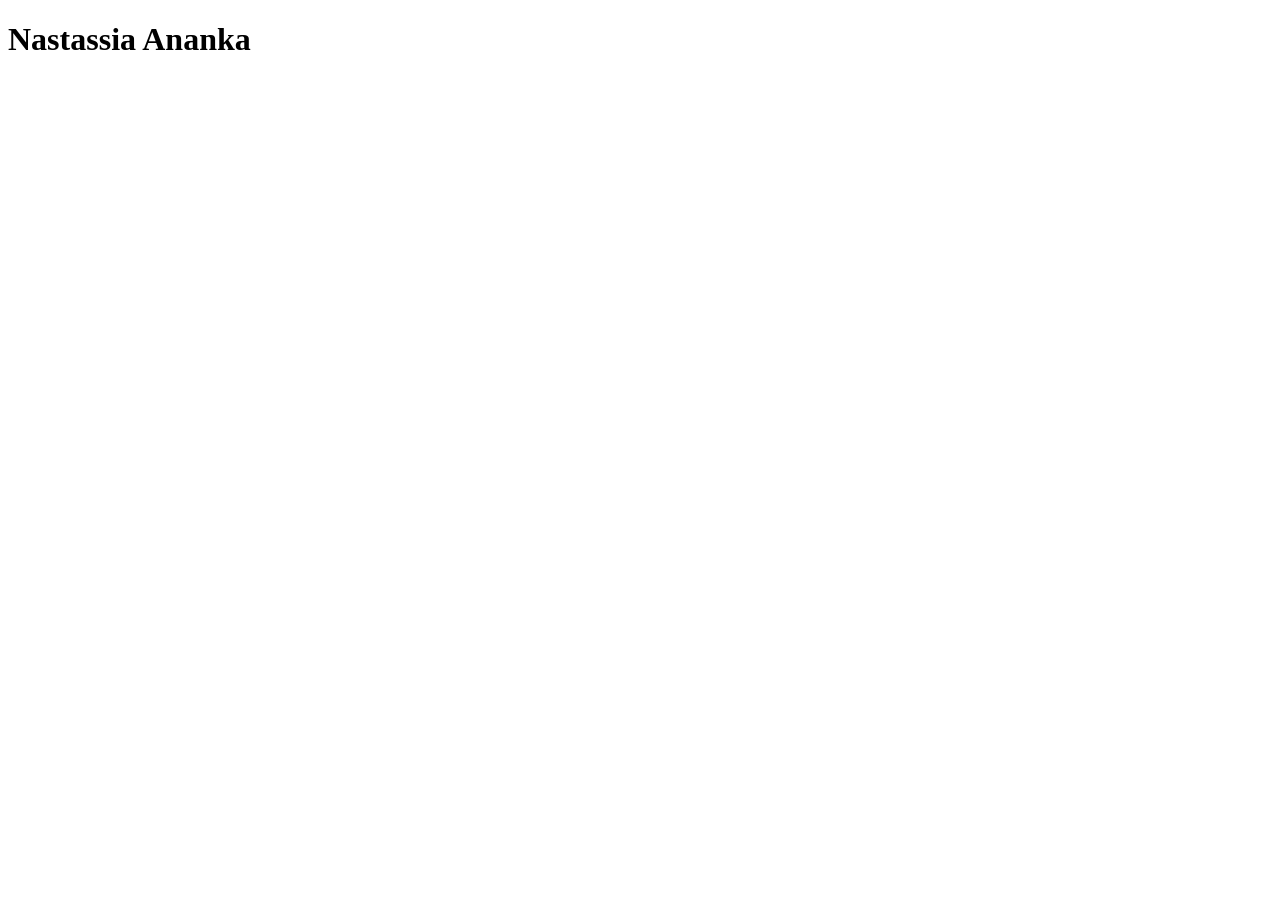
==== intex.html @ 317f4cff "init: start cv-task" ====
<!doctype html>
<html lang="en">
  <head>
    <meta charset="UTF-8" />
    <meta name="viewport" content="width=device-width, initial-scale=1.0" />
    <link rel="stylesheet" href="style.css" />
    <title>CV</title>
  </head>
  <body>
    <header></header>
    <main>
      <h1 class="red">Nastassia Ananka</h1>
    </main>
    <footer></footer>
  </body>
</html>
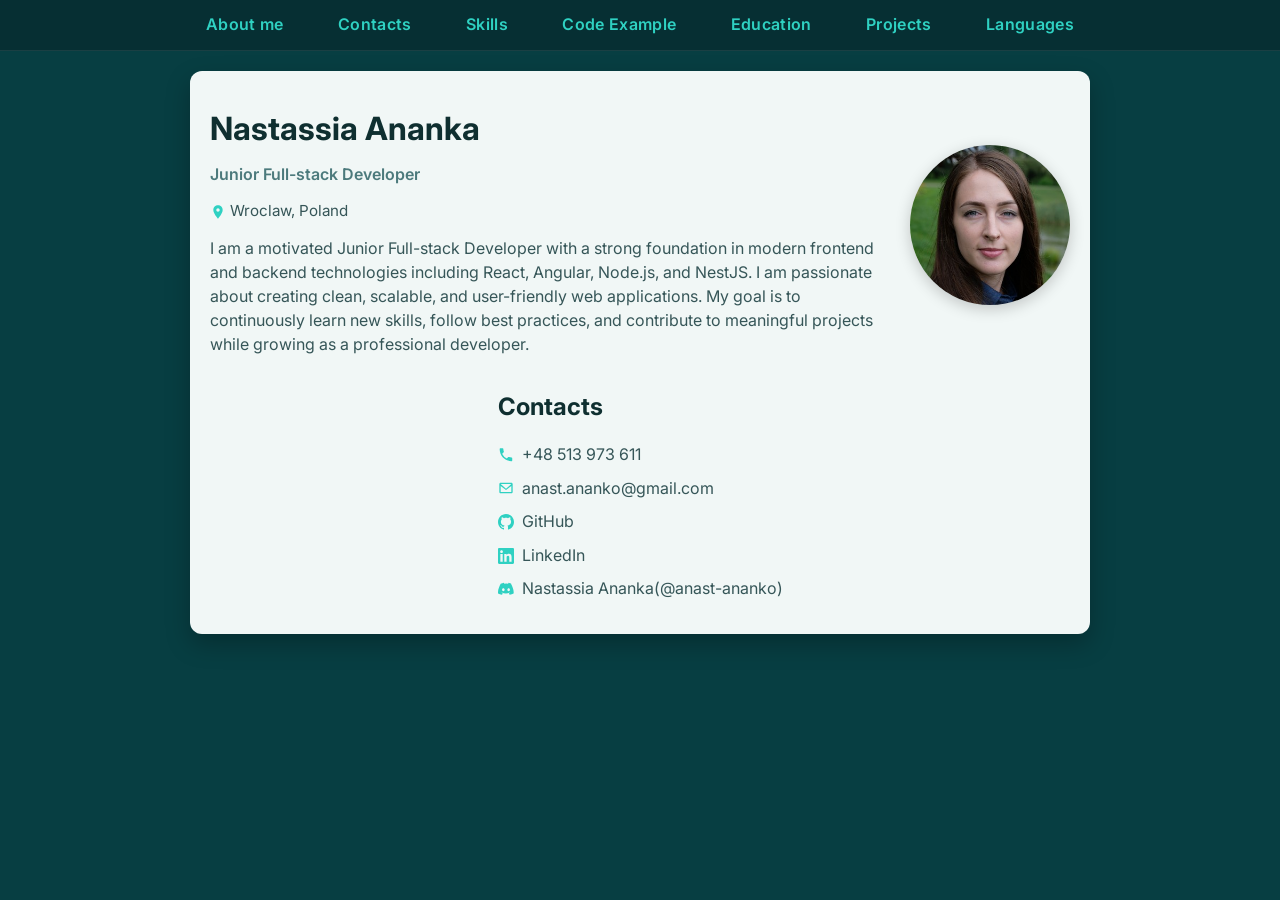
==== commit c5139117: "feat: add header, about and contacts sections" ====
--- a/intex.html
+++ b/intex.html
@@ -3,13 +3,150 @@
   <head>
     <meta charset="UTF-8" />
     <meta name="viewport" content="width=device-width, initial-scale=1.0" />
+    <link rel="preconnect" href="https://fonts.googleapis.com" />
+    <link rel="preconnect" href="https://fonts.gstatic.com" crossorigin />
+    <link
+      href="https://fonts.googleapis.com/css2?family=Inter:wght@400;500;600;700&display=swap"
+      rel="stylesheet"
+    />
     <link rel="stylesheet" href="style.css" />
-    <title>CV</title>
+    <title>Nastassia Ananka</title>
   </head>
+  
   <body>
-    <header></header>
-    <main>
-      <h1 class="red">Nastassia Ananka</h1>
+    <header class="header">
+      <nav class="nav">
+        <ul>
+          <li><a href="#about">About me</a></li>
+          <li><a href="#contacts">Contacts</a></li>
+          <li><a href="#skills">Skills</a></li>
+          <li><a href="#code">Code Example</a></li>
+          <li><a href="#education">Education</a></li>
+          <li><a href="#projects">Projects</a></li>
+          <li><a href="#languages">Languages</a></li>
+        </ul>
+      </nav>
+    </header>
+
+    <main class="main">
+      <div class="container">
+        <section id="about" class="about">
+          <div class="about-text">
+            <h1>Nastassia Ananka</h1>
+            <p class="role">Junior Full-stack Developer</p>
+            <p class="location">
+              <svg
+                xmlns="http://www.w3.org/2000/svg"
+                width="16"
+                height="16"
+                viewBox="0 0 24 24"
+              >
+                <path
+                  d="M12 2C8.1 2 5 5.1 5 9c0 5.3 7 13 7 13s7-7.7 7-13c0-3.9-3.1-7-7-7zm0 9.5c-1.4 0-2.5-1.1-2.5-2.5S10.6 6.5 12 6.5s2.5 1.1 2.5 2.5S13.4 11.5 12 11.5z"
+                />
+              </svg>
+              Wroclaw, Poland
+            </p>
+            <p class="summary">
+              I am a motivated Junior Full-stack Developer with a strong
+              foundation in modern frontend and backend technologies including
+              React, Angular, Node.js, and NestJS. I am passionate about
+              creating clean, scalable, and user-friendly web applications. My
+              goal is to continuously learn new skills, follow best practices,
+              and contribute to meaningful projects while growing as a
+              professional developer.
+            </p>
+          </div>
+          <div class="about-photo">
+            <img src="assets/avatar.jpg" alt="Photo" />
+          </div>
+        </section>
+
+        <section id="contacts" class="contacts">
+          <h2>Contacts</h2>
+          <ul class="contacts-list">
+            <li>
+              <svg
+                xmlns="http://www.w3.org/2000/svg"
+                width="16"
+                height="16"
+                viewBox="0 0 24 24"
+              >
+                <path
+                  d="M6.62 10.79a15.053 15.053 0 006.59 6.59l2.2-2.2a1 1 0 011.11-.21c1.2.48 2.5.74 3.84.74a1 1 0 011 1v3.5a1 1 0 01-1 1C10.75 21.5 2.5 13.25 2.5 3a1 1 0 011-1H7a1 1 0 011 1c0 1.34.26 2.64.74 3.84a1 1 0 01-.21 1.11l-2.2 2.2z"
+                />
+              </svg>
+              +48 513 973 611
+            </li>
+            <li>
+              <a href="mailto:anast.ananko@gmail.com" class="contact-link">
+                <svg
+                  xmlns="http://www.w3.org/2000/svg"
+                  width="18"
+                  height="18"
+                  viewBox="0 0 24 24"
+                >
+                  <path
+                    d="M20 4H4c-1.1 0-2 .9-2 2v12c0 1.1.9 2 2 2h16c1.1 0 2-.9 2-2V6c0-1.1-.9-2-2-2zm0 2v.01L12 13 4 6.01V6h16zM4 18V8.99l8 6 8-6V18H4z"
+                  />
+                </svg>
+                anast.ananko@gmail.com
+              </a>
+            </li>
+            <li>
+              <a
+                href="https://github.com/anast-ananko"
+                target="_blank"
+                class="contact-link"
+              >
+                <svg
+                  xmlns="http://www.w3.org/2000/svg"
+                  width="16"
+                  height="16"
+                  viewBox="0 0 24 24"
+                >
+                  <path
+                    d="M12 0C5.372 0 0 5.373 0 12c0 5.303 3.438 9.8 8.205 11.387.6.113.82-.258.82-.577 0-.285-.01-1.04-.015-2.04-3.338.724-4.042-1.61-4.042-1.61-.546-1.387-1.334-1.756-1.334-1.756-1.09-.745.083-.729.083-.729 1.205.085 1.84 1.238 1.84 1.238 1.07 1.834 2.807 1.304 3.492.997.108-.774.418-1.305.76-1.605-2.665-.304-5.467-1.334-5.467-5.932 0-1.31.468-2.382 1.235-3.222-.123-.303-.535-1.523.117-3.176 0 0 1.008-.322 3.3 1.23.957-.266 1.983-.399 3.003-.404 1.02.005 2.047.138 3.006.404 2.288-1.552 3.294-1.23 3.294-1.23.654 1.653.242 2.873.12 3.176.77.84 1.233 1.912 1.233 3.222 0 4.61-2.807 5.625-5.48 5.921.43.37.813 1.103.813 2.222 0 1.604-.015 2.896-.015 3.286 0 .32.216.694.825.576C20.565 21.796 24 17.302 24 12c0-6.627-5.373-12-12-12z"
+                  />
+                </svg>
+                GitHub
+              </a>
+            </li>
+            <li>
+              <a
+                href="https://www.linkedin.com/in/nastassia-ananka-00b665257/"
+                target="_blank"
+                class="contact-link"
+              >
+                <svg
+                  xmlns="http://www.w3.org/2000/svg"
+                  width="16"
+                  height="16"
+                  viewBox="0 0 24 24"
+                >
+                  <path
+                    d="M22.23 0H1.77C.79 0 0 .774 0 1.73v20.54C0 23.23.79 24 1.77 24h20.46c.98 0 1.77-.77 1.77-1.73V1.73C24 .774 23.21 0 22.23 0zM7.06 20.45H3.54V9h3.52v11.45zM5.3 7.5c-1.13 0-2.05-.92-2.05-2.06 0-1.13.92-2.05 2.05-2.05s2.05.92 2.05 2.05c0 1.14-.92 2.06-2.05 2.06zM20.45 20.45h-3.53v-5.6c0-1.34-.03-3.06-1.86-3.06-1.86 0-2.14 1.45-2.14 2.95v5.71H9.42V9h3.39v1.56h.05c.47-.88 1.62-1.81 3.33-1.81 3.55 0 4.2 2.34 4.2 5.39v6.86z"
+                  />
+                </svg>
+                LinkedIn
+              </a>
+            </li>
+            <li>
+              <svg
+                xmlns="http://www.w3.org/2000/svg"
+                width="16"
+                height="16"
+                viewBox="0 0 71 55"
+              >
+                <path
+                  d="M60.1 4.55a58.6 58.6 0 00-13.28-4.54 42.2 42.2 0 00-1.96 4.01 55.65 55.65 0 00-16.73 0 42.34 42.34 0 00-1.96-4.01A58.59 58.59 0 0011.9 4.55C4 20.1-1.36 34.09.18 47.99a59.08 59.08 0 0017.14 5.54 43.47 43.47 0 003.73-6.06 37 37 0 01-5.87-2.83c.5-.36.99-.73 1.46-1.11a42.92 42.92 0 0036.23 0c.48.38.96.75 1.46 1.11a36.75 36.75 0 01-5.87 2.83 43.39 43.39 0 003.73 6.06 59.08 59.08 0 0017.14-5.54c1.61-13.9-3.73-27.89-11.65-43.44zM23.73 37.55c-3.18 0-5.79-2.93-5.79-6.52 0-3.6 2.58-6.52 5.79-6.52 3.22 0 5.81 2.93 5.79 6.52 0 3.59-2.58 6.52-5.79 6.52zm23.55 0c-3.18 0-5.79-2.93-5.79-6.52 0-3.6 2.58-6.52 5.79-6.52 3.22 0 5.81 2.93 5.79 6.52 0 3.59-2.59 6.52-5.79 6.52z"
+                />
+              </svg>
+              Nastassia Ananka(@anast-ananko)
+            </li>
+          </ul>
+        </section>
+      </div>
     </main>
     <footer></footer>
   </body>
--- a/style.css
+++ b/style.css
@@ -0,0 +1,184 @@
+* {
+  box-sizing: border-box;
+  margin: 0;
+  padding: 0;
+}
+
+body {
+  font-family:
+    "Inter",
+    system-ui,
+    -apple-system,
+    BlinkMacSystemFont,
+    sans-serif;
+  background: #073e42;
+  color: #0f2f30;
+  line-height: 1.6;
+}
+
+/* Header */
+.header {
+  background: #062f33;
+  border-bottom: 1px solid rgba(255, 255, 255, 0.08);
+  position: sticky;
+  top: 0;
+  z-index: 10;
+}
+
+.nav ul {
+  max-width: 900px;
+  margin: 0 auto;
+  padding: 12px 16px;
+  list-style: none;
+  display: flex;
+  justify-content: space-between;
+  flex-wrap: wrap;
+}
+
+.nav a {
+  color: #2fd1c2;
+  text-decoration: none;
+  font-weight: 600;
+  letter-spacing: 0.02em;
+  transition: all 0.5s ease;
+}
+
+.nav a:hover {
+  color: #7ff0e6;
+  text-decoration: underline;
+}
+
+/* Main */
+.main {
+  display: flex;
+  justify-content: center;
+  padding: 20px;
+}
+
+.container {
+  display: flex;
+  flex-direction: column;
+  align-items: center;
+  max-width: 900px;
+  width: 100%;
+  padding: 32px 20px;
+  background: #f1f7f6;
+  border-radius: 12px;
+  box-shadow: 0 10px 25px rgba(0, 0, 0, 0.25);
+}
+
+/* About */
+.about {
+  display: flex;
+  align-items: center;
+  gap: 32px;
+  flex-wrap: wrap;
+  margin-bottom: 32px;
+}
+
+.about-text {
+  flex: 1;
+}
+
+.about-text h1 {
+  margin: 0 0 8px 0;
+  font-size: 2rem;
+}
+
+.about-text .role {
+  font-weight: 600;
+  color: #4c7a7c;
+  margin-bottom: 12px;
+}
+
+.about-text .location {
+  font-size: 0.95rem;
+  color: #365658;
+  margin-bottom: 12px;
+}
+
+.about-text .location svg {
+  vertical-align: middle;
+  fill: #2fd1c2;
+}
+
+.about-text .summary {
+  line-height: 1.5;
+  color: #365658;
+}
+
+.about-photo img {
+  width: 160px;
+  height: 160px;
+  border-radius: 50%;
+  object-fit: cover;
+  box-shadow: 0 4px 15px rgba(0, 0, 0, 0.2);
+}
+
+/* Contacts */
+.contacts-list {
+  list-style: none;
+  padding: 0;
+  margin: 16px 0 0 0;
+  display: flex;
+  flex-direction: column;
+  gap: 8px;
+  color: #365658;
+}
+
+.contacts-list li {
+  display: flex;
+  align-items: center;
+  gap: 8px;
+}
+
+.contacts-list li a.contact-link {
+  display: inline-flex;
+  align-items: center;
+  gap: 8px;
+  color: #365658;
+  text-decoration: none;
+  transition: all 0.5s ease;
+}
+
+.contacts-list li a.contact-link:hover {
+  color: #2fd1c2;
+  text-decoration: underline;
+}
+
+.contacts-list li svg {
+  width: 16px;
+  height: 16px;
+  fill: #2fd1c2;
+  flex-shrink: 0;
+  transition: fill 0.25s ease;
+}
+
+.contacts-list li a.contact-link:hover svg {
+  fill: #7ff0e6;
+}
+
+@media (max-width: 700px) {
+  .nav ul {
+    justify-content: center;
+    flex-wrap: wrap;
+    gap: 15px;
+  }
+
+  .container {
+    margin: 20px;
+    padding: 20px;
+  }
+
+  .about {
+    flex-direction: column;
+    align-items: center;
+    text-align: center;
+  }
+
+  .about-photo img {
+    width: 140px;
+    height: 140px;
+    margin-top: 16px;
+  }
+}
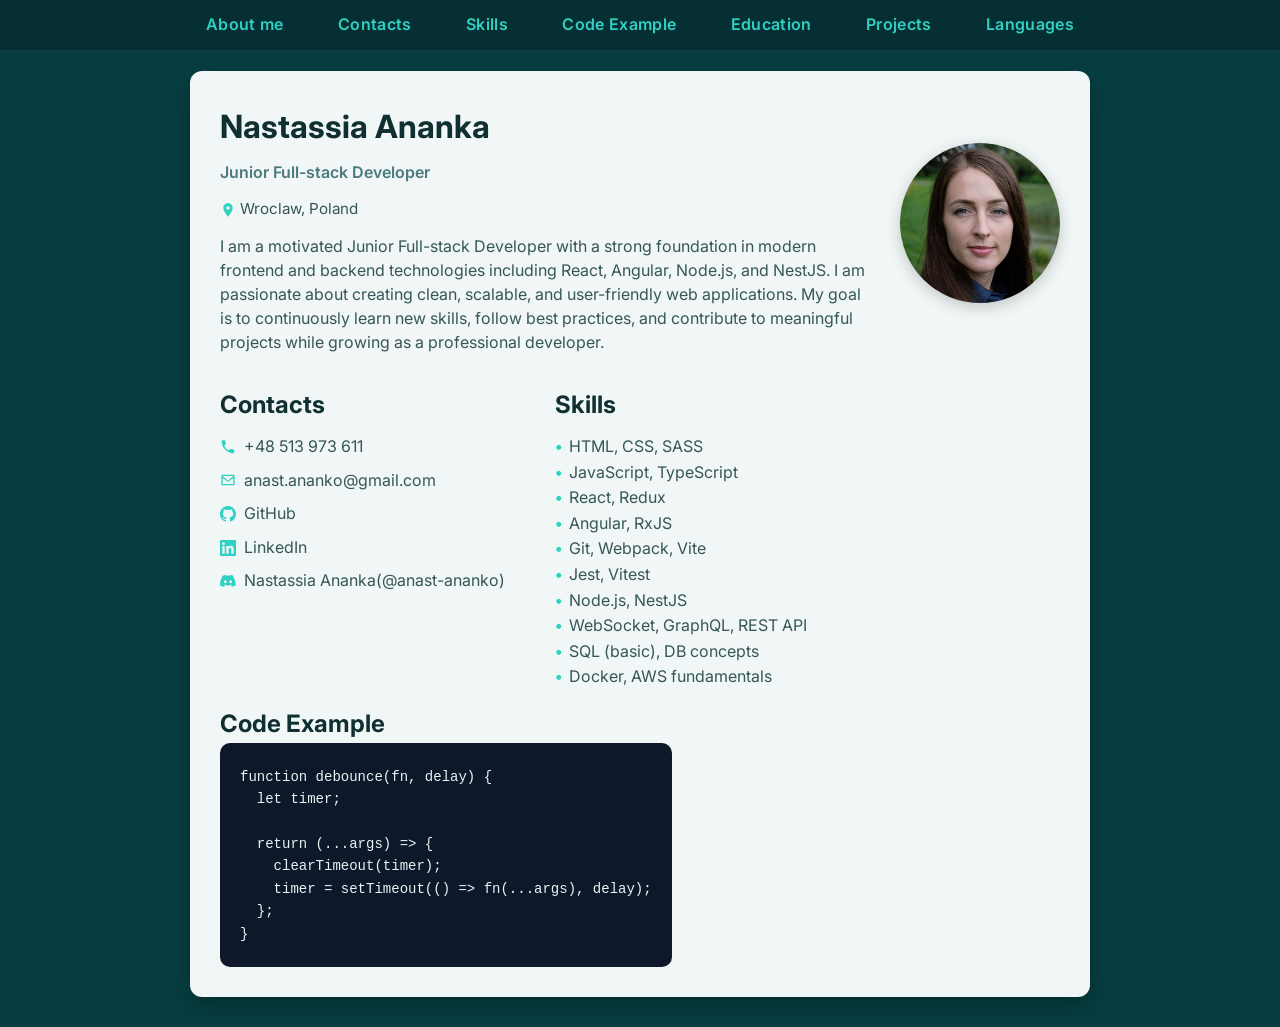
==== commit 07384940: "feat: add skills and code example sections" ====
--- a/intex.html
+++ b/intex.html
@@ -3,6 +3,7 @@
   <head>
     <meta charset="UTF-8" />
     <meta name="viewport" content="width=device-width, initial-scale=1.0" />
+    <link rel="icon" href="assets/favicon.png" type="image/png" />
     <link rel="preconnect" href="https://fonts.googleapis.com" />
     <link rel="preconnect" href="https://fonts.gstatic.com" crossorigin />
     <link
@@ -12,7 +13,7 @@
     <link rel="stylesheet" href="style.css" />
     <title>Nastassia Ananka</title>
   </head>
-  
+
   <body>
     <header class="header">
       <nav class="nav">
@@ -62,43 +63,11 @@
           </div>
         </section>
 
-        <section id="contacts" class="contacts">
-          <h2>Contacts</h2>
-          <ul class="contacts-list">
-            <li>
-              <svg
-                xmlns="http://www.w3.org/2000/svg"
-                width="16"
-                height="16"
-                viewBox="0 0 24 24"
-              >
-                <path
-                  d="M6.62 10.79a15.053 15.053 0 006.59 6.59l2.2-2.2a1 1 0 011.11-.21c1.2.48 2.5.74 3.84.74a1 1 0 011 1v3.5a1 1 0 01-1 1C10.75 21.5 2.5 13.25 2.5 3a1 1 0 011-1H7a1 1 0 011 1c0 1.34.26 2.64.74 3.84a1 1 0 01-.21 1.11l-2.2 2.2z"
-                />
-              </svg>
-              +48 513 973 611
-            </li>
-            <li>
-              <a href="mailto:anast.ananko@gmail.com" class="contact-link">
-                <svg
-                  xmlns="http://www.w3.org/2000/svg"
-                  width="18"
-                  height="18"
-                  viewBox="0 0 24 24"
-                >
-                  <path
-                    d="M20 4H4c-1.1 0-2 .9-2 2v12c0 1.1.9 2 2 2h16c1.1 0 2-.9 2-2V6c0-1.1-.9-2-2-2zm0 2v.01L12 13 4 6.01V6h16zM4 18V8.99l8 6 8-6V18H4z"
-                  />
-                </svg>
-                anast.ananko@gmail.com
-              </a>
-            </li>
-            <li>
-              <a
-                href="https://github.com/anast-ananko"
-                target="_blank"
-                class="contact-link"
-              >
+        <div class="two-columns">
+          <section id="contacts" class="contacts">
+            <h2>Contacts</h2>
+            <ul class="contacts-list">
+              <li>
                 <svg
                   xmlns="http://www.w3.org/2000/svg"
                   width="16"
@@ -106,45 +75,109 @@
                   viewBox="0 0 24 24"
                 >
                   <path
-                    d="M12 0C5.372 0 0 5.373 0 12c0 5.303 3.438 9.8 8.205 11.387.6.113.82-.258.82-.577 0-.285-.01-1.04-.015-2.04-3.338.724-4.042-1.61-4.042-1.61-.546-1.387-1.334-1.756-1.334-1.756-1.09-.745.083-.729.083-.729 1.205.085 1.84 1.238 1.84 1.238 1.07 1.834 2.807 1.304 3.492.997.108-.774.418-1.305.76-1.605-2.665-.304-5.467-1.334-5.467-5.932 0-1.31.468-2.382 1.235-3.222-.123-.303-.535-1.523.117-3.176 0 0 1.008-.322 3.3 1.23.957-.266 1.983-.399 3.003-.404 1.02.005 2.047.138 3.006.404 2.288-1.552 3.294-1.23 3.294-1.23.654 1.653.242 2.873.12 3.176.77.84 1.233 1.912 1.233 3.222 0 4.61-2.807 5.625-5.48 5.921.43.37.813 1.103.813 2.222 0 1.604-.015 2.896-.015 3.286 0 .32.216.694.825.576C20.565 21.796 24 17.302 24 12c0-6.627-5.373-12-12-12z"
+                    d="M6.62 10.79a15.053 15.053 0 006.59 6.59l2.2-2.2a1 1 0 011.11-.21c1.2.48 2.5.74 3.84.74a1 1 0 011 1v3.5a1 1 0 01-1 1C10.75 21.5 2.5 13.25 2.5 3a1 1 0 011-1H7a1 1 0 011 1c0 1.34.26 2.64.74 3.84a1 1 0 01-.21 1.11l-2.2 2.2z"
                   />
                 </svg>
-                GitHub
-              </a>
-            </li>
-            <li>
-              <a
-                href="https://www.linkedin.com/in/nastassia-ananka-00b665257/"
-                target="_blank"
-                class="contact-link"
-              >
+                +48 513 973 611
+              </li>
+              <li>
+                <a href="mailto:anast.ananko@gmail.com" class="contact-link">
+                  <svg
+                    xmlns="http://www.w3.org/2000/svg"
+                    width="18"
+                    height="18"
+                    viewBox="0 0 24 24"
+                  >
+                    <path
+                      d="M20 4H4c-1.1 0-2 .9-2 2v12c0 1.1.9 2 2 2h16c1.1 0 2-.9 2-2V6c0-1.1-.9-2-2-2zm0 2v.01L12 13 4 6.01V6h16zM4 18V8.99l8 6 8-6V18H4z"
+                    />
+                  </svg>
+                  anast.ananko@gmail.com
+                </a>
+              </li>
+              <li>
+                <a
+                  href="https://github.com/anast-ananko"
+                  target="_blank"
+                  class="contact-link"
+                >
+                  <svg
+                    xmlns="http://www.w3.org/2000/svg"
+                    width="16"
+                    height="16"
+                    viewBox="0 0 24 24"
+                  >
+                    <path
+                      d="M12 0C5.372 0 0 5.373 0 12c0 5.303 3.438 9.8 8.205 11.387.6.113.82-.258.82-.577 0-.285-.01-1.04-.015-2.04-3.338.724-4.042-1.61-4.042-1.61-.546-1.387-1.334-1.756-1.334-1.756-1.09-.745.083-.729.083-.729 1.205.085 1.84 1.238 1.84 1.238 1.07 1.834 2.807 1.304 3.492.997.108-.774.418-1.305.76-1.605-2.665-.304-5.467-1.334-5.467-5.932 0-1.31.468-2.382 1.235-3.222-.123-.303-.535-1.523.117-3.176 0 0 1.008-.322 3.3 1.23.957-.266 1.983-.399 3.003-.404 1.02.005 2.047.138 3.006.404 2.288-1.552 3.294-1.23 3.294-1.23.654 1.653.242 2.873.12 3.176.77.84 1.233 1.912 1.233 3.222 0 4.61-2.807 5.625-5.48 5.921.43.37.813 1.103.813 2.222 0 1.604-.015 2.896-.015 3.286 0 .32.216.694.825.576C20.565 21.796 24 17.302 24 12c0-6.627-5.373-12-12-12z"
+                    />
+                  </svg>
+                  GitHub
+                </a>
+              </li>
+              <li>
+                <a
+                  href="https://www.linkedin.com/in/nastassia-ananka-00b665257/"
+                  target="_blank"
+                  class="contact-link"
+                >
+                  <svg
+                    xmlns="http://www.w3.org/2000/svg"
+                    width="16"
+                    height="16"
+                    viewBox="0 0 24 24"
+                  >
+                    <path
+                      d="M22.23 0H1.77C.79 0 0 .774 0 1.73v20.54C0 23.23.79 24 1.77 24h20.46c.98 0 1.77-.77 1.77-1.73V1.73C24 .774 23.21 0 22.23 0zM7.06 20.45H3.54V9h3.52v11.45zM5.3 7.5c-1.13 0-2.05-.92-2.05-2.06 0-1.13.92-2.05 2.05-2.05s2.05.92 2.05 2.05c0 1.14-.92 2.06-2.05 2.06zM20.45 20.45h-3.53v-5.6c0-1.34-.03-3.06-1.86-3.06-1.86 0-2.14 1.45-2.14 2.95v5.71H9.42V9h3.39v1.56h.05c.47-.88 1.62-1.81 3.33-1.81 3.55 0 4.2 2.34 4.2 5.39v6.86z"
+                    />
+                  </svg>
+                  LinkedIn
+                </a>
+              </li>
+              <li>
                 <svg
                   xmlns="http://www.w3.org/2000/svg"
                   width="16"
                   height="16"
-                  viewBox="0 0 24 24"
+                  viewBox="0 0 71 55"
                 >
                   <path
-                    d="M22.23 0H1.77C.79 0 0 .774 0 1.73v20.54C0 23.23.79 24 1.77 24h20.46c.98 0 1.77-.77 1.77-1.73V1.73C24 .774 23.21 0 22.23 0zM7.06 20.45H3.54V9h3.52v11.45zM5.3 7.5c-1.13 0-2.05-.92-2.05-2.06 0-1.13.92-2.05 2.05-2.05s2.05.92 2.05 2.05c0 1.14-.92 2.06-2.05 2.06zM20.45 20.45h-3.53v-5.6c0-1.34-.03-3.06-1.86-3.06-1.86 0-2.14 1.45-2.14 2.95v5.71H9.42V9h3.39v1.56h.05c.47-.88 1.62-1.81 3.33-1.81 3.55 0 4.2 2.34 4.2 5.39v6.86z"
+                    d="M60.1 4.55a58.6 58.6 0 00-13.28-4.54 42.2 42.2 0 00-1.96 4.01 55.65 55.65 0 00-16.73 0 42.34 42.34 0 00-1.96-4.01A58.59 58.59 0 0011.9 4.55C4 20.1-1.36 34.09.18 47.99a59.08 59.08 0 0017.14 5.54 43.47 43.47 0 003.73-6.06 37 37 0 01-5.87-2.83c.5-.36.99-.73 1.46-1.11a42.92 42.92 0 0036.23 0c.48.38.96.75 1.46 1.11a36.75 36.75 0 01-5.87 2.83 43.39 43.39 0 003.73 6.06 59.08 59.08 0 0017.14-5.54c1.61-13.9-3.73-27.89-11.65-43.44zM23.73 37.55c-3.18 0-5.79-2.93-5.79-6.52 0-3.6 2.58-6.52 5.79-6.52 3.22 0 5.81 2.93 5.79 6.52 0 3.59-2.58 6.52-5.79 6.52zm23.55 0c-3.18 0-5.79-2.93-5.79-6.52 0-3.6 2.58-6.52 5.79-6.52 3.22 0 5.81 2.93 5.79 6.52 0 3.59-2.59 6.52-5.79 6.52z"
                   />
                 </svg>
-                LinkedIn
-              </a>
-            </li>
-            <li>
-              <svg
-                xmlns="http://www.w3.org/2000/svg"
-                width="16"
-                height="16"
-                viewBox="0 0 71 55"
-              >
-                <path
-                  d="M60.1 4.55a58.6 58.6 0 00-13.28-4.54 42.2 42.2 0 00-1.96 4.01 55.65 55.65 0 00-16.73 0 42.34 42.34 0 00-1.96-4.01A58.59 58.59 0 0011.9 4.55C4 20.1-1.36 34.09.18 47.99a59.08 59.08 0 0017.14 5.54 43.47 43.47 0 003.73-6.06 37 37 0 01-5.87-2.83c.5-.36.99-.73 1.46-1.11a42.92 42.92 0 0036.23 0c.48.38.96.75 1.46 1.11a36.75 36.75 0 01-5.87 2.83 43.39 43.39 0 003.73 6.06 59.08 59.08 0 0017.14-5.54c1.61-13.9-3.73-27.89-11.65-43.44zM23.73 37.55c-3.18 0-5.79-2.93-5.79-6.52 0-3.6 2.58-6.52 5.79-6.52 3.22 0 5.81 2.93 5.79 6.52 0 3.59-2.58 6.52-5.79 6.52zm23.55 0c-3.18 0-5.79-2.93-5.79-6.52 0-3.6 2.58-6.52 5.79-6.52 3.22 0 5.81 2.93 5.79 6.52 0 3.59-2.59 6.52-5.79 6.52z"
-                />
-              </svg>
-              Nastassia Ananka(@anast-ananko)
-            </li>
-          </ul>
+                Nastassia Ananka(@anast-ananko)
+              </li>
+            </ul>
+          </section>
+
+          <section id="skills" class="skills">
+            <h2>Skills</h2>
+            <ul class="skills-list">
+              <li>HTML, CSS, SASS</li>
+              <li>JavaScript, TypeScript</li>
+              <li>React, Redux</li>
+              <li>Angular, RxJS</li>
+              <li>Git, Webpack, Vite</li>
+              <li>Jest, Vitest</li>
+              <li>Node.js, NestJS</li>
+              <li>WebSocket, GraphQL, REST API</li>
+              <li>SQL (basic), DB concepts</li>
+              <li>Docker, AWS fundamentals</li>
+            </ul>
+          </section>
+        </div>
+
+        <section id="code" class="code-example">
+          <h2>Code Example</h2>
+          <pre><code>
+function debounce(fn, delay) {
+  let timer;
+
+  return (...args) => {
+    clearTimeout(timer);
+    timer = setTimeout(() => fn(...args), delay);
+  };
+}
+  </code></pre>
         </section>
       </div>
     </main>
--- a/style.css
+++ b/style.css
@@ -2,6 +2,7 @@
   box-sizing: border-box;
   margin: 0;
   padding: 0;
+  scroll-behavior: smooth;
 }
 
 body {
@@ -16,6 +17,14 @@
   line-height: 1.6;
 }
 
+.two-columns {
+  display: flex;
+  flex-direction: row;
+  width: 100%;
+  gap: 50px;
+  margin-bottom: 15px;
+}
+
 /* Header */
 .header {
   background: #062f33;
@@ -61,10 +70,14 @@
   align-items: center;
   max-width: 900px;
   width: 100%;
-  padding: 32px 20px;
+  padding: 30px;
   background: #f1f7f6;
   border-radius: 12px;
   box-shadow: 0 10px 25px rgba(0, 0, 0, 0.25);
+}
+
+section {
+  scroll-margin-top: 60px; 
 }
 
 /* About */
@@ -119,7 +132,7 @@
 .contacts-list {
   list-style: none;
   padding: 0;
-  margin: 16px 0 0 0;
+  margin: 10px 0 0 0;
   display: flex;
   flex-direction: column;
   gap: 8px;
@@ -151,11 +164,53 @@
   height: 16px;
   fill: #2fd1c2;
   flex-shrink: 0;
-  transition: fill 0.25s ease;
+  transition: all 0.5s ease;
 }
 
 .contacts-list li a.contact-link:hover svg {
   fill: #7ff0e6;
+}
+
+/* Skills */
+.skills-list {
+  margin: 10px 0 0 0;
+  list-style: none;
+  padding: 0;
+  display: flex;
+  flex-direction: column;
+  color: #365658;
+}
+
+.skills-list li {
+  position: relative;
+  padding-left: 14px;
+}
+
+.skills-list li::before {
+  content: "•";
+  position: absolute;
+  left: 0;
+  color: #2fd1c2;
+  font-weight: bold;
+}
+
+/* Code example */
+.code-example {
+  align-self: start;
+}
+
+.code-example pre {
+  background: #0f172a;
+  color: #e5f5f3;
+  padding: 0px 20px;
+  border-radius: 10px;
+  overflow-x: auto;
+  font-size: 14px;
+  line-height: 1.6;
+}
+
+.code-example code {
+  font-family: "Courier New", monospace;
 }
 
 @media (max-width: 700px) {
@@ -170,6 +225,11 @@
     padding: 20px;
   }
 
+  .two-columns {
+    flex-direction: column;
+    gap: 20px;
+  }
+
   .about {
     flex-direction: column;
     align-items: center;
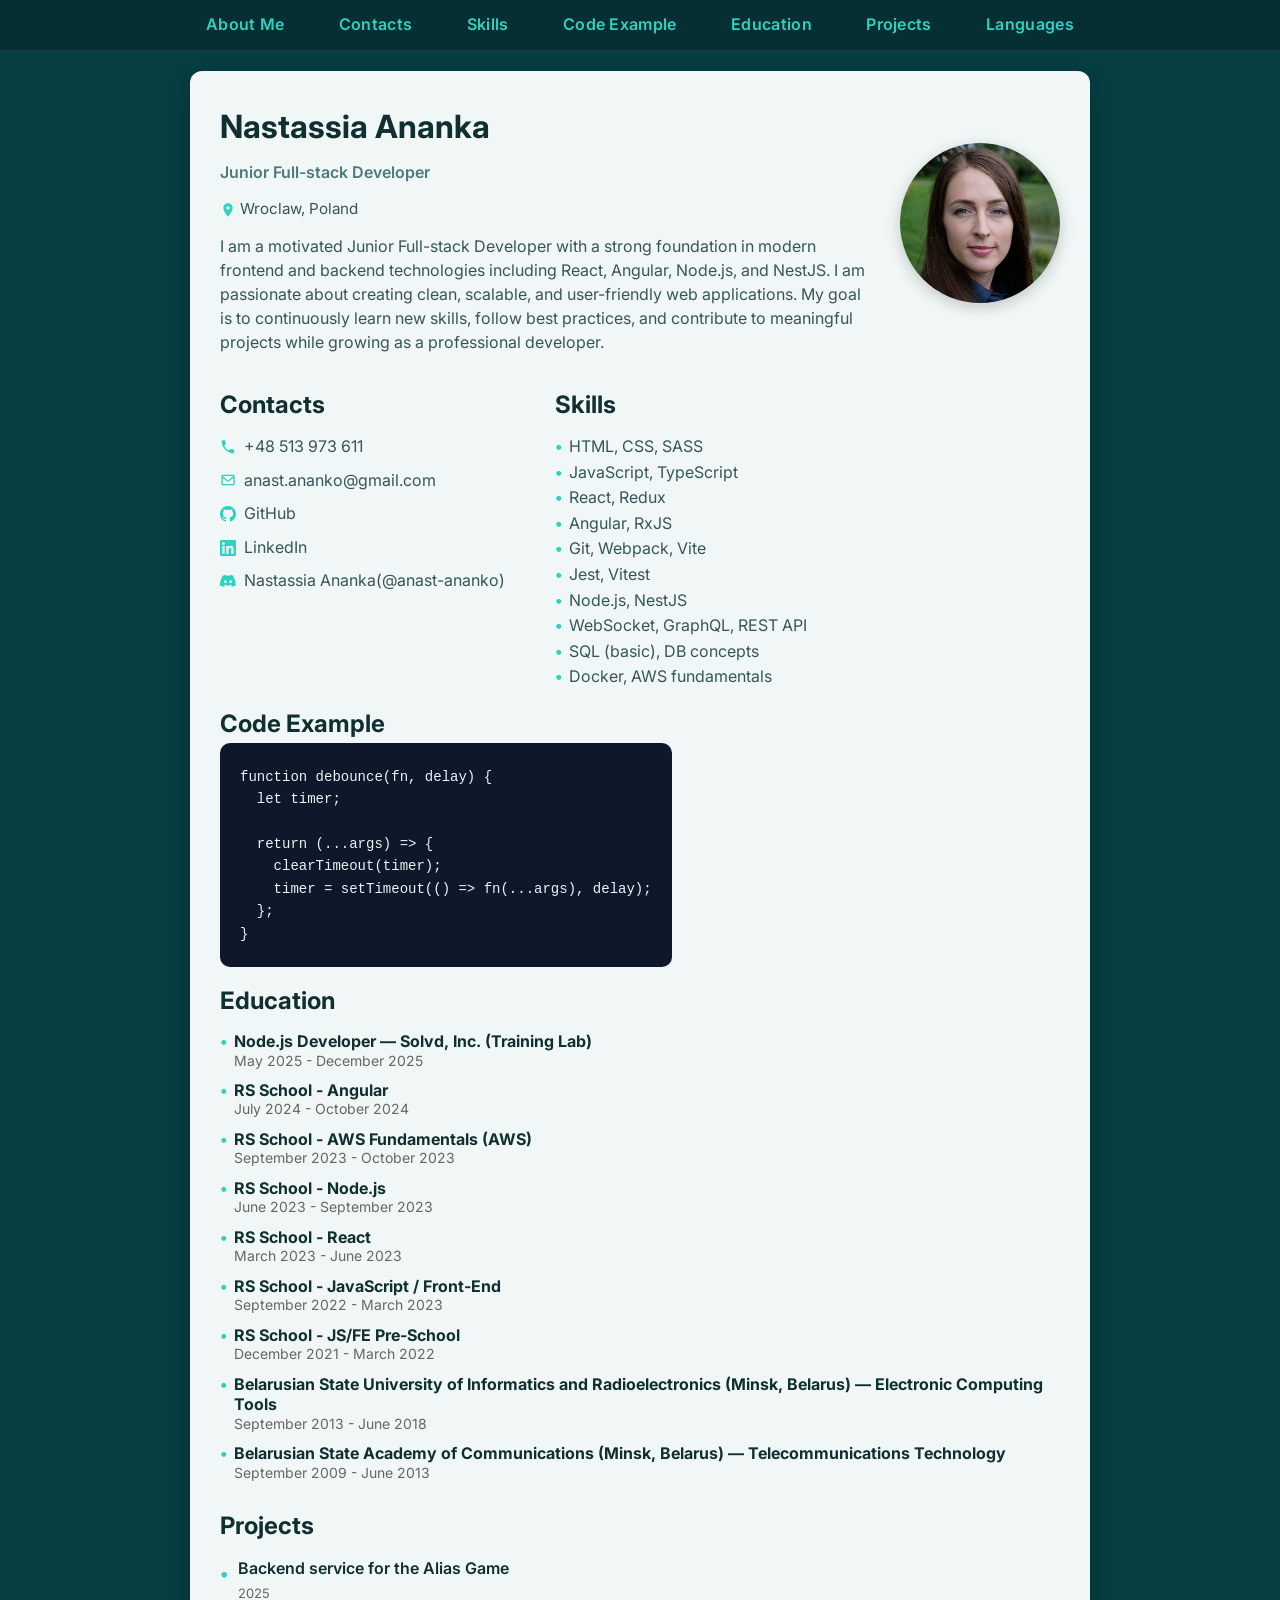
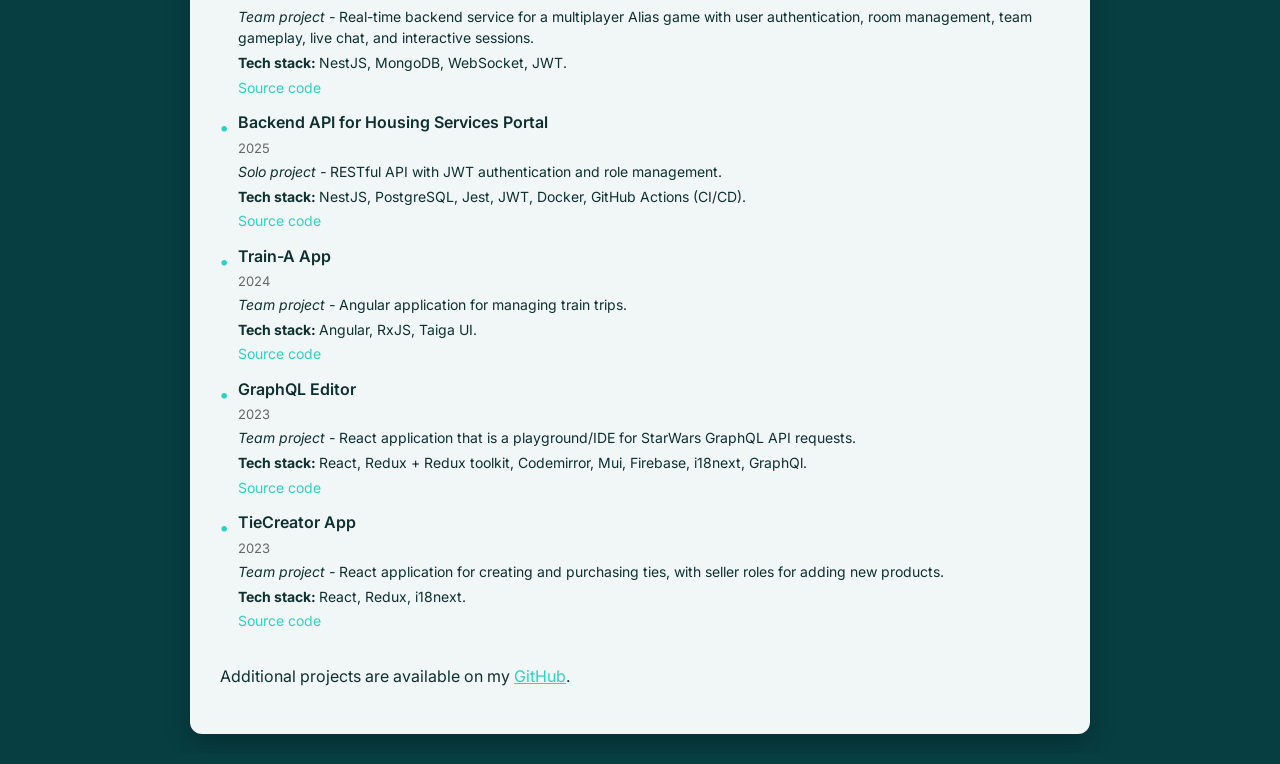
==== commit 9beb5e35: "feat: add education and projects sections" ====
--- a/intex.html
+++ b/intex.html
@@ -18,7 +18,7 @@
     <header class="header">
       <nav class="nav">
         <ul>
-          <li><a href="#about">About me</a></li>
+          <li><a href="#about">About Me</a></li>
           <li><a href="#contacts">Contacts</a></li>
           <li><a href="#skills">Skills</a></li>
           <li><a href="#code">Code Example</a></li>
@@ -179,6 +179,161 @@
 }
   </code></pre>
         </section>
+
+        <section id="education" class="education">
+          <h2>Education</h2>
+          <ul class="education-list">
+            <li>
+              <strong>Node.js Developer — Solvd, Inc. (Training Lab)</strong>
+              <span class="edu-date">May 2025 - December 2025</span>
+            </li>
+            <li>
+              <strong>RS School - Angular</strong>
+              <span class="edu-date">July 2024 - October 2024</span>
+            </li>
+            <li>
+              <strong>RS School - AWS Fundamentals (AWS)</strong>
+              <span class="edu-date">September 2023 - October 2023</span>
+            </li>
+            <li>
+              <strong>RS School - Node.js</strong>
+              <span class="edu-date">June 2023 - September 2023</span>
+            </li>
+            <li>
+              <strong>RS School - React</strong>
+              <span class="edu-date">March 2023 - June 2023</span>
+            </li>
+            <li>
+              <strong>RS School - JavaScript / Front-End</strong>
+              <span class="edu-date">September 2022 - March 2023</span>
+            </li>
+            <li>
+              <strong>RS School - JS/FE Pre-School</strong>
+              <span class="edu-date">December 2021 - March 2022</span>
+            </li>
+            <li>
+              <strong
+                >Belarusian State University of Informatics and Radioelectronics
+                (Minsk, Belarus) — Electronic Computing Tools</strong
+              >
+              <span class="edu-date">September 2013 - June 2018</span>
+            </li>
+            <li>
+              <strong
+                >Belarusian State Academy of Communications (Minsk, Belarus) —
+                Telecommunications Technology</strong
+              >
+              <span class="edu-date">September 2009 - June 2013</span>
+            </li>
+          </ul>
+        </section>
+
+        <section id="projects" class="projects">
+          <h2>Projects</h2>
+          <ul class="projects-list">
+            <li>
+              <strong>Backend service for the Alias Game</strong>
+              <span class="project-period">2025</span>
+              <p class="project-desc">
+                <i>Team project - </i>
+                Real-time backend service for a multiplayer Alias game with user
+                authentication, room management, team gameplay, live chat, and
+                interactive sessions.
+              </p>
+              <p class="project-skills">
+                <b>Tech stack: </b>NestJS, MongoDB, WebSocket, JWT.
+              </p>
+              <a
+                href="https://github.com/anast-ananko/alias-game-backend"
+                target="_blank"
+                class="project-link"
+                >Source code</a
+              >
+            </li>
+            <li>
+              <strong>Backend API for Housing Services Portal</strong>
+              <span class="project-period">2025</span>
+              <p class="project-desc">
+                <i>Solo project - </i>
+                RESTful API with JWT authentication and role management.
+              </p>
+              <p class="project-skills">
+                <b>Tech stack: </b>NestJS, PostgreSQL, Jest, JWT, Docker, GitHub
+                Actions (CI/CD).
+              </p>
+              <a
+                href="https://github.com/anast-ananko/housing_services_portal"
+                target="_blank"
+                class="project-link"
+                >Source code</a
+              >
+            </li>
+            <li>
+              <strong>Train-A App</strong>
+              <span class="project-period">2024</span>
+              <p class="project-desc">
+                <i>Team project - </i>
+                Angular application for managing train trips.
+              </p>
+              <p class="project-skills">
+                <b>Tech stack: </b>Angular, RxJS, Taiga UI.
+              </p>
+              <a
+                href="https://github.com/anast-ananko/Train-A"
+                target="_blank"
+                class="project-link"
+                >Source code</a
+              >
+            </li>
+            <li>
+              <strong>GraphQL Editor</strong>
+              <span class="project-period">2023</span>
+              <p class="project-desc">
+                <i>Team project - </i>
+                React application that is a playground/IDE for StarWars GraphQL
+                API requests.
+              </p>
+              <p class="project-skills">
+                <b>Tech stack: </b>React, Redux + Redux toolkit, Codemirror,
+                Mui, Firebase, i18next, GraphQl.
+              </p>
+              <a
+                href="https://github.com/anast-ananko/graphiql-app"
+                target="_blank"
+                class="project-link"
+                >Source code</a
+              >
+            </li>
+            <li>
+              <strong>TieCreator App</strong>
+              <span class="project-period">2023</span>
+              <p class="project-desc">
+                <i>Team project - </i>
+                React application for creating and purchasing ties, with seller
+                roles for adding new products.
+              </p>
+              <p class="project-skills">
+                <b>Tech stack: </b>React, Redux, i18next.
+              </p>
+              <a
+                href="https://github.com/anast-ananko/RS-Clone"
+                target="_blank"
+                class="project-link"
+                >Source code</a
+              >
+            </li>
+          </ul>
+          <p class="more-projects">
+            Additional projects are available on my
+            <a
+              href="https://github.com/anast-ananko"
+              target="_blank"
+              rel="noopener noreferrer"
+            >
+              GitHub</a
+            >.
+          </p>
+        </section>
       </div>
     </main>
     <footer></footer>
--- a/style.css
+++ b/style.css
@@ -77,7 +77,22 @@
 }
 
 section {
-  scroll-margin-top: 60px; 
+  scroll-margin-top: 60px;
+}
+
+.education-list li,
+.skills-list li {
+  position: relative;
+  padding-left: 14px;
+}
+
+.education-list li::before,
+.skills-list li::before {
+  content: "•";
+  position: absolute;
+  left: 0;
+  color: #2fd1c2;
+  font-weight: bold;
 }
 
 /* About */
@@ -186,17 +201,10 @@
   padding-left: 14px;
 }
 
-.skills-list li::before {
-  content: "•";
-  position: absolute;
-  left: 0;
-  color: #2fd1c2;
-  font-weight: bold;
-}
-
 /* Code example */
 .code-example {
   align-self: start;
+  margin-bottom: 15px;
 }
 
 .code-example pre {
@@ -213,6 +221,109 @@
   font-family: "Courier New", monospace;
 }
 
+/* Education */
+.education {
+  margin-bottom: 15px;
+}
+
+.education-list {
+  list-style: none;
+  margin: 10px 0 0 0;
+}
+
+.education-list li {
+  margin-bottom: 10px;
+  line-height: 1.3;
+}
+
+.education-list li strong {
+  color: #0f2f30;
+}
+
+.edu-date {
+  display: block;
+  font-weight: normal;
+  font-size: 14px;
+  color: #666;
+}
+
+/* Projects */
+.projects {
+  align-self: self-start;
+  margin-bottom: 15px;
+}
+
+.projects-list {
+  list-style: none;
+  margin: 10px 0 0 0;
+  padding: 0;
+}
+
+.projects-list li {
+  position: relative;
+  padding-left: 18px;
+  margin-bottom: 10px;
+}
+
+.projects-list li::before {
+  content: "•";
+  position: absolute;
+  left: 0;
+  top: 4px;
+  color: #2fd1c2;
+  font-weight: bold;
+  font-size: 18px;
+}
+
+.projects-list strong {
+  display: block;
+  font-size: 16px;
+  font-weight: 600;
+}
+
+.project-period {
+  display: block;
+  font-size: 13px;
+  color: #666;
+  margin-top: 2px;
+}
+
+.project-desc {
+  margin: 2px 0 4px;
+  font-size: 14px;
+  line-height: 1.5;
+}
+
+.project-skills {
+  font-size: 14px;
+  color: #0f2f30;
+}
+
+.project-link {
+  font-size: 14px;
+  color: #2fd1c2;
+  text-decoration: none;
+}
+
+.project-link:hover {
+  color: #7ff0e6;
+  text-decoration: underline;
+}
+
+.more-projects {
+  margin-top: 30px;
+}
+
+.more-projects a {
+  color: #2fd1c2;
+  transition: all 0.5s ease;
+}
+
+.more-projects a:hover {
+  color: #7ff0e6;
+  text-decoration: underline;
+}
+
 @media (max-width: 700px) {
   .nav ul {
     justify-content: center;
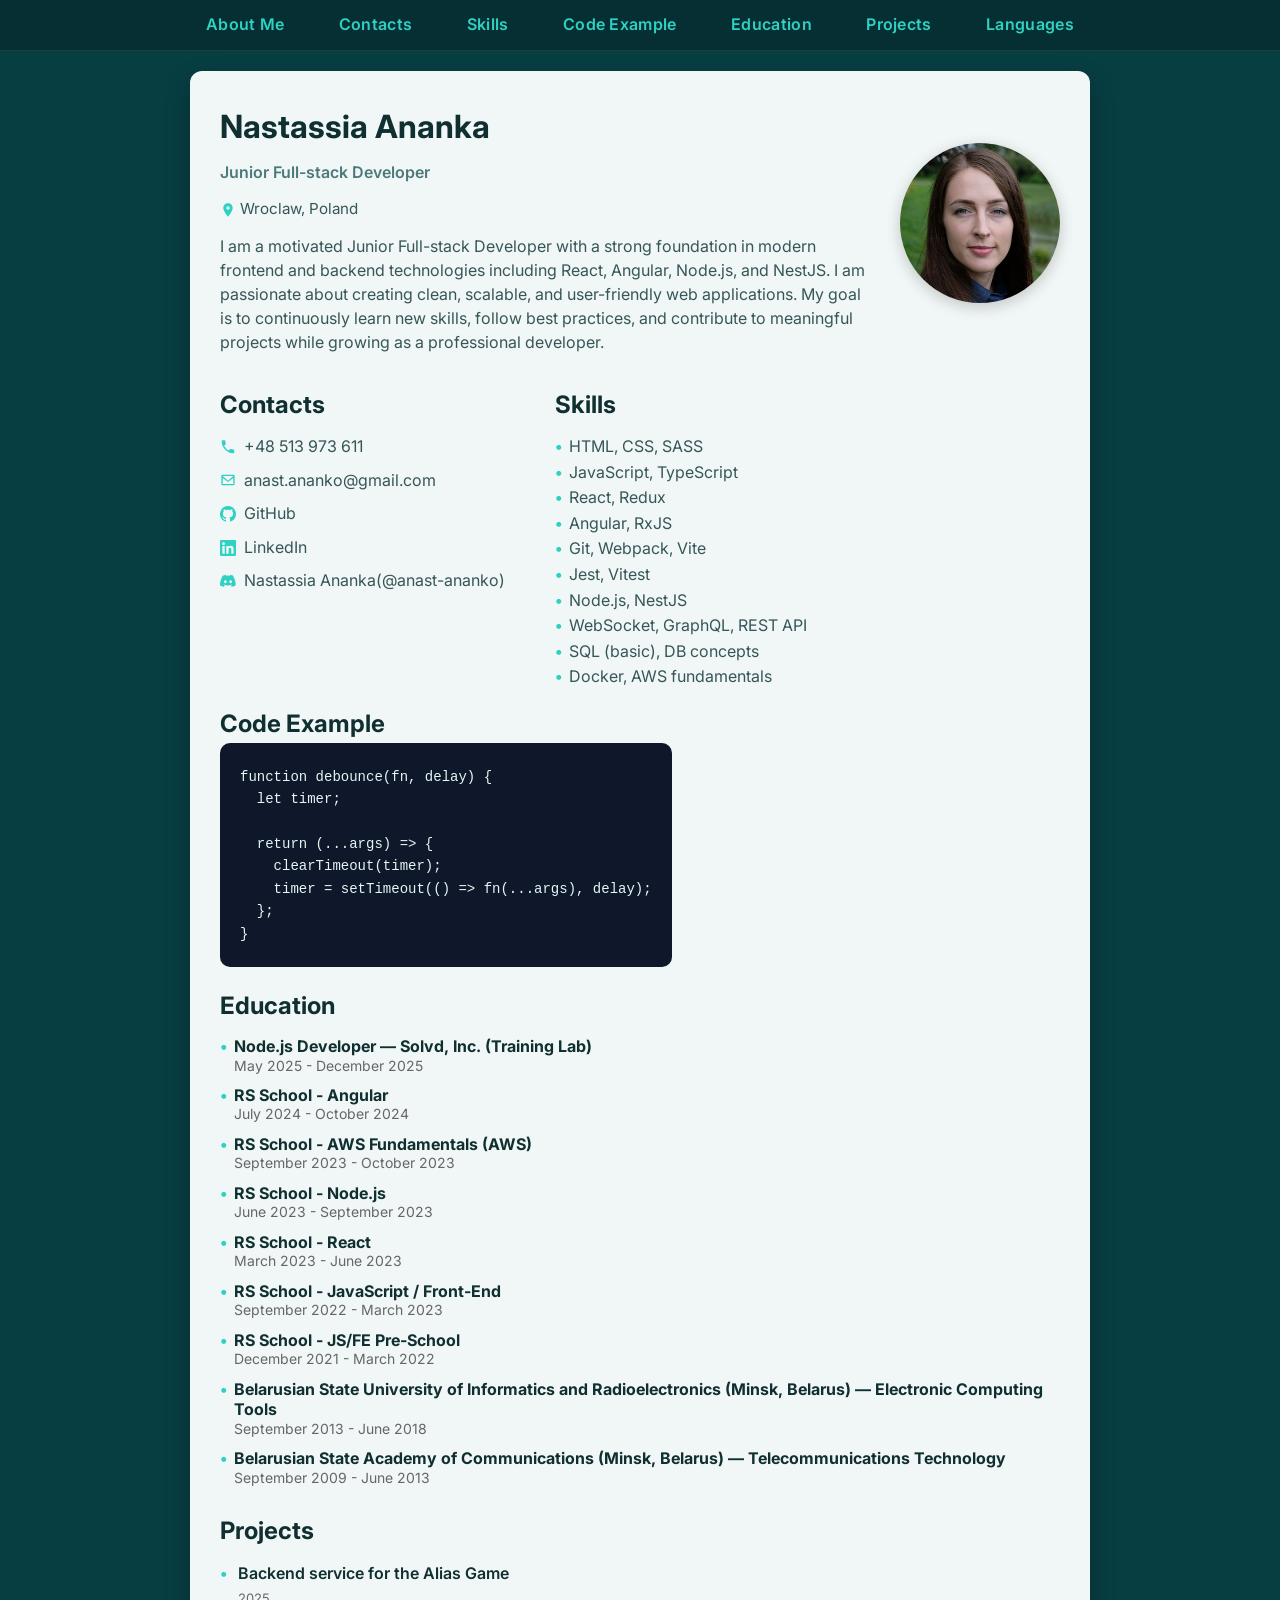
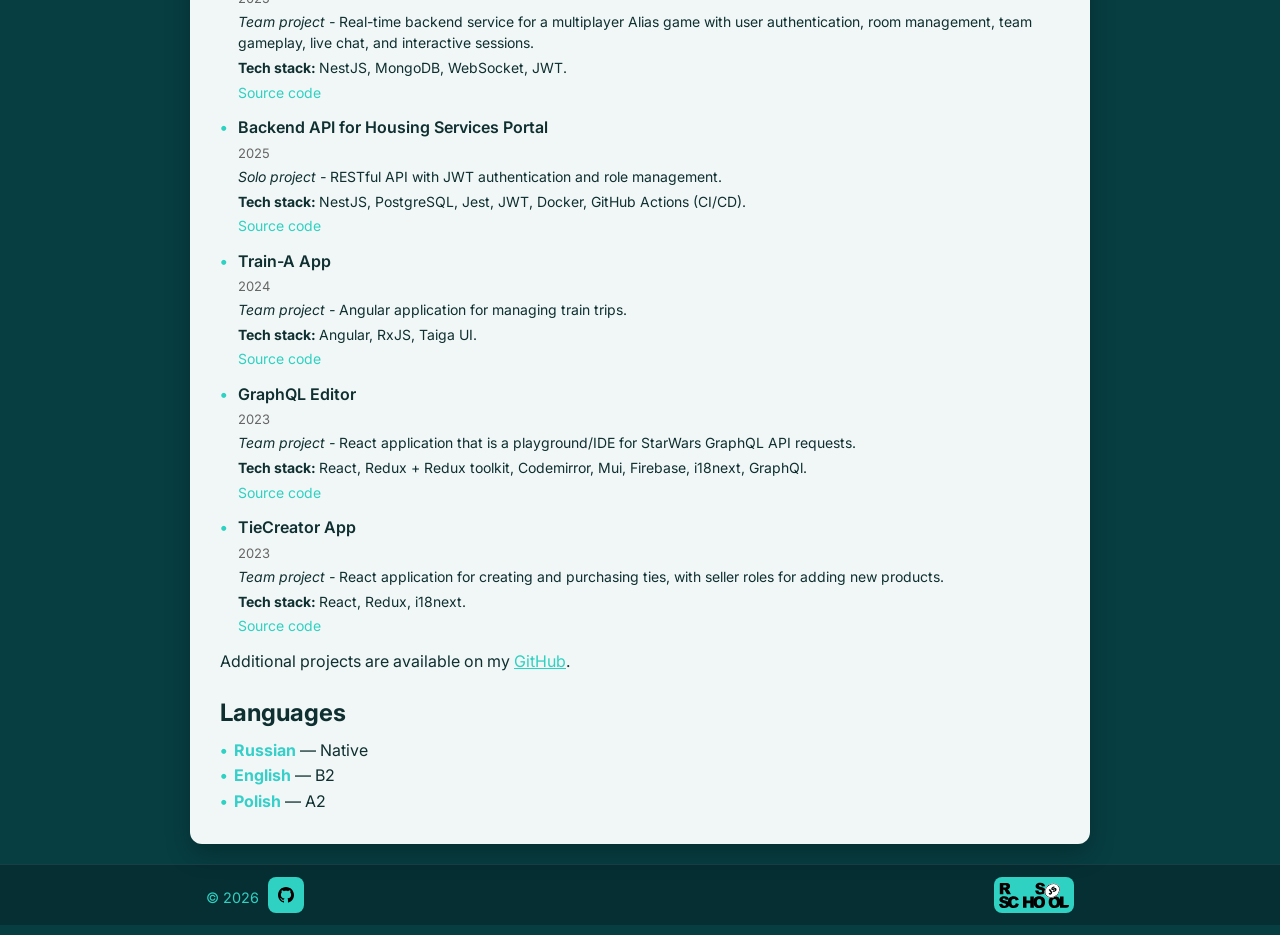
==== commit a653fbce: "feat: add languages section and footer" ====
--- a/intex.html
+++ b/intex.html
@@ -1,16 +1,16 @@
 <!doctype html>
 <html lang="en">
   <head>
-    <meta charset="UTF-8" />
-    <meta name="viewport" content="width=device-width, initial-scale=1.0" />
-    <link rel="icon" href="assets/favicon.png" type="image/png" />
-    <link rel="preconnect" href="https://fonts.googleapis.com" />
-    <link rel="preconnect" href="https://fonts.gstatic.com" crossorigin />
+    <meta charset="UTF-8">
+    <meta name="viewport" content="width=device-width, initial-scale=1.0">
+    <link rel="icon" href="assets/favicon.png" type="image/png">
+    <link rel="preconnect" href="https://fonts.googleapis.com">
+    <link rel="preconnect" href="https://fonts.gstatic.com" crossorigin>
     <link
       href="https://fonts.googleapis.com/css2?family=Inter:wght@400;500;600;700&display=swap"
       rel="stylesheet"
-    />
-    <link rel="stylesheet" href="style.css" />
+    >
+    <link rel="stylesheet" href="style.css">
     <title>Nastassia Ananka</title>
   </head>
 
@@ -59,7 +59,7 @@
             </p>
           </div>
           <div class="about-photo">
-            <img src="assets/avatar.jpg" alt="Photo" />
+            <img src="assets/avatar.jpg" alt="Photo Nastassia Ananka">
           </div>
         </section>
 
@@ -334,8 +334,54 @@
             >.
           </p>
         </section>
+
+        <section id="languages" class="languages">
+          <h2>Languages</h2>
+          <ul class="languages-list">
+            <li><strong>Russian</strong> — Native</li>
+            <li><strong>English</strong> — B2</li>
+            <li><strong>Polish</strong> — A2</li>
+          </ul>
+        </section>
       </div>
     </main>
-    <footer></footer>
+    <footer class="footer">
+      <div class="footer-content">
+        <p>
+          &copy; 2026
+          <a
+            href="https://github.com/anast-ananko"
+            target="_blank"
+            class="footer-card"
+          >
+            <svg
+              xmlns="http://www.w3.org/2000/svg"
+              width="16"
+              height="16"
+              viewBox="0 0 24 24"
+            >
+              <path
+                d="M12 0C5.372 0 0 5.373 0 12c0 5.303 3.438 9.8 8.205 11.387.6.113.82-.258.82-.577 
+      0-.285-.01-1.04-.015-2.04-3.338.724-4.042-1.61-4.042-1.61-.546-1.387-1.334-1.756-1.334-1.756
+      -1.09-.745.083-.729.083-.729 1.205.085 1.84 1.238 1.84 1.238 1.07 1.834 2.807 1.304 3.492.997.108-.774
+      .418-1.305.76-1.605-2.665-.304-5.467-1.334-5.467-5.932 0-1.31.468-2.382 1.235-3.222-.123-.303-.535-1.523
+      .117-3.176 0 0 1.008-.322 3.3 1.23.957-.266 1.983-.399 3.003-.404 1.02.005 2.047.138 3.006.404
+      2.288-1.552 3.294-1.23 3.294-1.23.654 1.653.242 2.873.12 3.176.77.84 1.233 1.912 1.233 3.222
+      0 4.61-2.807 5.625-5.48 5.921.43.37.813 1.103.813 2.222
+      0 1.604-.015 2.896-.015 3.286 0 .32.216.694.825.576C20.565 21.796 24 17.302 24 12
+      c0-6.627-5.373-12-12-12z"
+              />
+            </svg>
+          </a>
+        </p>
+        <a href="https://rs.school/courses/short-track" target="_blank">
+          <img
+            src="assets/rs_school_js.svg"
+            alt="RS School Logo"
+            class="rs-logo"
+          >
+        </a>
+      </div>
+    </footer>
   </body>
 </html>
--- a/style.css
+++ b/style.css
@@ -81,13 +81,17 @@
 }
 
 .education-list li,
-.skills-list li {
+.skills-list li,
+.projects-list li,
+.languages-list li {
   position: relative;
   padding-left: 14px;
 }
 
 .education-list li::before,
-.skills-list li::before {
+.skills-list li::before,
+.projects-list li::before,
+.languages-list li::before {
   content: "•";
   position: absolute;
   left: 0;
@@ -204,7 +208,9 @@
 /* Code example */
 .code-example {
   align-self: start;
-  margin-bottom: 15px;
+  margin-bottom: 20px;
+  max-width: 100%;
+  overflow: hidden;
 }
 
 .code-example pre {
@@ -215,6 +221,7 @@
   overflow-x: auto;
   font-size: 14px;
   line-height: 1.6;
+  overflow-x: auto;
 }
 
 .code-example code {
@@ -249,8 +256,8 @@
 
 /* Projects */
 .projects {
-  align-self: self-start;
-  margin-bottom: 15px;
+  align-self: flex-start;
+  margin-bottom: 20px;
 }
 
 .projects-list {
@@ -260,19 +267,8 @@
 }
 
 .projects-list li {
-  position: relative;
   padding-left: 18px;
   margin-bottom: 10px;
-}
-
-.projects-list li::before {
-  content: "•";
-  position: absolute;
-  left: 0;
-  top: 4px;
-  color: #2fd1c2;
-  font-weight: bold;
-  font-size: 18px;
 }
 
 .projects-list strong {
@@ -311,7 +307,7 @@
 }
 
 .more-projects {
-  margin-top: 30px;
+  margin-top: 10px;
 }
 
 .more-projects a {
@@ -322,6 +318,73 @@
 .more-projects a:hover {
   color: #7ff0e6;
   text-decoration: underline;
+}
+
+/* Languages */
+.languages {
+  align-self: flex-start;
+}
+
+.languages-list {
+  list-style: none;
+  padding: 0;
+  margin: 5px 0 0 0;
+}
+
+.languages-list li strong {
+  color: #36cfc9;
+}
+
+/* Footer */
+.footer {
+  background: #062f33;
+  border-top: 1px solid rgba(255, 255, 255, 0.08);
+  color: #fff;
+  font-size: 0.9rem;
+}
+
+.footer-content {
+  display: flex;
+  justify-content: space-between;
+  align-items: center;
+  max-width: 900px;
+  margin: 0 auto;
+  padding: 12px 16px;
+  color: #2fd1c2;
+}
+
+.footer-card {
+  display: inline-flex;
+  align-items: center;
+  padding: 10px;
+  margin-left: 5px;
+  background-color: #2fd1c2;
+  color: #111;
+  font-weight: 600;
+  border-radius: 8px;
+  text-decoration: none;
+  transition: all 0.3s;
+}
+
+.footer-card svg {
+  display: block;
+}
+
+.rs-logo {
+  width: 80px;
+  height: auto;
+  vertical-align: middle;
+  padding: 5px;
+  margin-left: 5px;
+  background-color: #2fd1c2;
+  border-radius: 8px;
+  transition: all 0.3s;
+}
+
+.footer-card:hover,
+.rs-logo:hover {
+  transform: translateY(-2px);
+  box-shadow: 0 4px 8px rgba(65, 113, 133, 0.2);
 }
 
 @media (max-width: 700px) {
@@ -352,4 +415,17 @@
     height: 140px;
     margin-top: 16px;
   }
-}
+
+  .code-example pre {
+    font-size: 13px;
+    padding: 10px 14px;
+  }
+}
+
+@media (max-width: 480px) {
+  .code-example pre {
+    font-size: 12px;
+    padding: 8px 12px;
+    border-radius: 8px;
+  }
+}
